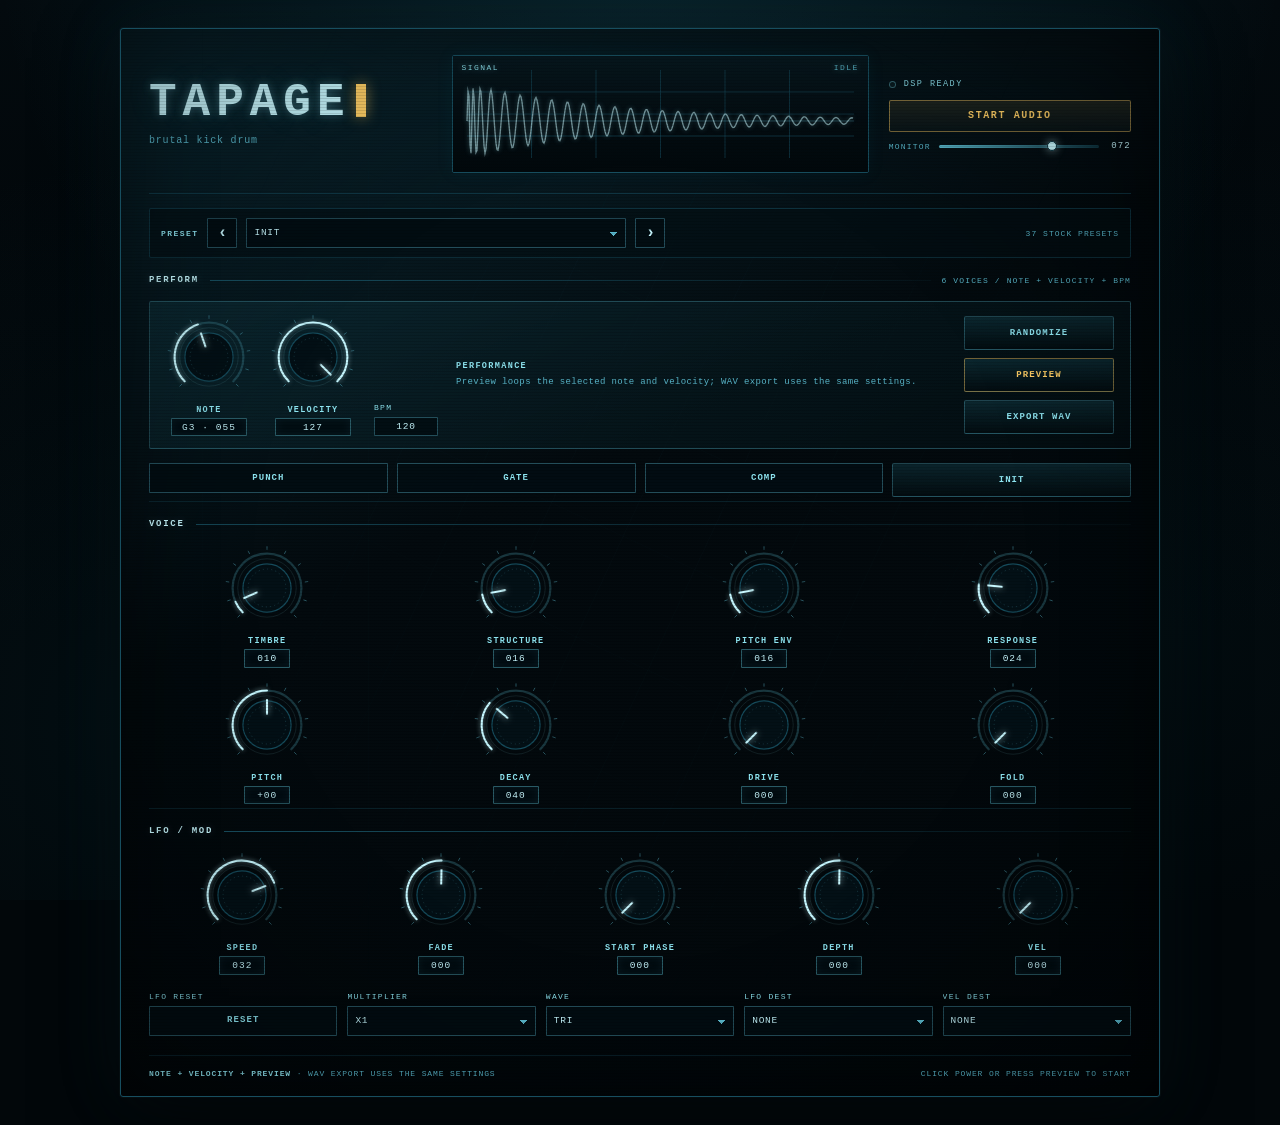
==== tapage/index.html @ 8f10caa4 "add tapage" ====
<!doctype html>
<html lang="en">
<head>
  <meta charset="utf-8">
  <meta name="viewport" content="width=device-width, initial-scale=1">
  <meta name="color-scheme" content="dark">
  <title>Tapage — Web Kick Machine</title>
  <meta name="description" content="Tapage, the fixed-point FM kick machine, running in the browser through WebAssembly.">
  <link rel="icon" href="favicon.svg" type="image/svg+xml">
  <link rel="stylesheet" href="style.css">
</head>
<body>
  <div class="page">
    <main class="unit" id="unit" aria-label="Tapage web kick machine">
      <div class="circuit" aria-hidden="true"></div>

      <header class="masthead">
        <div class="brand">
          <h1>TAPAGE<span class="cursor" aria-hidden="true"></span></h1>
          <p>brutal kick drum</p>
        </div>

        <div class="scope-shell">
          <canvas id="scope" aria-label="Kick waveform preview"></canvas>
          <div class="scope-hud" aria-hidden="true">
            <span>SIGNAL</span>
            <span id="scopeStatus">IDLE</span>
          </div>
        </div>

        <div class="system">
          <div class="status">
            <span class="led" id="audioLed" aria-hidden="true"></span>
            <span id="audioStatus" role="status" aria-live="polite">WASM OFFLINE</span>
          </div>
          <button class="power" id="power" type="button">START AUDIO</button>
          <label class="monitor" for="monitor">
            <span>MONITOR</span>
            <input id="monitor" type="range" min="0" max="100" step="1" value="72" aria-label="Monitor volume">
            <output id="monitorValue" for="monitor">072</output>
          </label>
        </div>
      </header>

      <section class="preset-bar" aria-label="Factory presets">
        <span class="preset-title">PRESET</span>
        <button class="step-button" id="presetPrev" type="button" aria-label="Previous preset" title="Previous preset">&lsaquo;</button>
        <select id="presetSelect" aria-label="Factory preset">
          <option value="0">INIT</option>
        </select>
        <button class="step-button" id="presetNext" type="button" aria-label="Next preset" title="Next preset">&rsaquo;</button>
        <span class="preset-meta" id="presetMeta">LOADING STOCK BANK</span>
      </section>

      <section class="module">
        <div class="module-head">
          <span class="module-title">PERFORM</span>
          <span class="module-rule" aria-hidden="true"></span>
          <span class="module-note">6 VOICES / NOTE + VELOCITY + BPM</span>
        </div>
        <div class="note-panel">
          <div class="performance-knob-host" id="noteKnobHost"></div>
          <div class="performance-knob-host" id="velocityKnobHost"></div>
          <div class="performance-tempo" id="performanceTempo"></div>
          <div class="note-copy">
            <span class="note-title">PERFORMANCE</span>
            <span class="note-help">Preview loops the selected note and velocity; WAV export uses the same settings.</span>
          </div>
          <div class="performance-actions" id="performanceActions"></div>
        </div>
        <div class="button-row" id="perfButtons"></div>
      </section>

      <section class="module">
        <div class="module-head">
          <span class="module-title">VOICE</span>
          <span class="module-rule" aria-hidden="true"></span>
        </div>
        <div class="knob-grid voice-knobs" id="voiceKnobs"></div>
      </section>

      <section class="module">
        <div class="module-head">
          <span class="module-title">LFO / MOD</span>
          <span class="module-rule" aria-hidden="true"></span>
        </div>
        <div class="knob-grid mod-knobs" id="modKnobs"></div>
        <div class="control-row" id="modControls"></div>
      </section>

      <footer class="footer">
        <span><b>NOTE + VELOCITY + PREVIEW</b> · WAV EXPORT USES THE SAME SETTINGS</span>
        <span id="footStatus" class="foot-right">CLICK POWER OR PRESS PREVIEW TO START</span>
      </footer>
    </main>
  </div>

  <noscript>
    <p class="noscript">Tapage needs JavaScript and WebAssembly enabled to run.</p>
  </noscript>

  <script type="module" src="app.js"></script>
</body>
</html>
---- tapage/style.css ----
:root {
  --bg: #02070a;
  --screen: #040d12;
  --panel: rgba(5, 18, 24, 0.86);
  --panel-soft: rgba(7, 25, 32, 0.55);
  --line: #174e5f;
  --line-soft: rgba(23, 78, 95, 0.55);
  --dim: #5ab8cc;
  --label: #8fe6f2;
  --bright: #c8f8ff;
  --accent: #ffcf66;
  --danger: #ff7a6b;
  --mono: ui-monospace, "SFMono-Regular", "SF Mono", Menlo, Monaco, Consolas, "Liberation Mono", monospace;
  --glow: 0 0 12px rgba(90, 184, 204, 0.28);
}

* {
  box-sizing: border-box;
}

html {
  min-height: 100%;
  background: var(--bg);
}

body {
  margin: 0;
  min-height: 100vh;
  display: grid;
  place-items: center;
  padding: 28px 18px;
  color: var(--bright);
  font-family: var(--mono);
  background:
    radial-gradient(circle at 50% -10%, rgba(38, 150, 178, 0.18), transparent 55%),
    radial-gradient(circle at 12% 80%, rgba(19, 82, 101, 0.14), transparent 42%),
    radial-gradient(circle at 92% 70%, rgba(19, 82, 101, 0.10), transparent 38%),
    linear-gradient(180deg, #030a0e, #010406 70%);
  background-attachment: fixed;
}

.page {
  width: 100%;
  max-width: 1040px;
}

.unit {
  position: relative;
  isolation: isolate;
  overflow: hidden;
  padding: 26px 28px 18px;
  border: 1px solid var(--line);
  background:
    linear-gradient(155deg, rgba(11, 42, 53, 0.88), rgba(3, 10, 14, 0.96) 42%, rgba(2, 7, 10, 0.98));
  box-shadow:
    0 30px 80px rgba(0, 0, 0, 0.62),
    0 0 0 1px rgba(143, 230, 242, 0.04),
    0 0 70px rgba(31, 125, 150, 0.12),
    inset 0 0 90px rgba(0, 0, 0, 0.45);
  border-radius: 3px;
}

.unit::after {
  content: "";
  position: absolute;
  inset: 0;
  z-index: 8;
  pointer-events: none;
  background:
    repeating-linear-gradient(to bottom,
      rgba(0, 0, 0, 0.20) 0,
      rgba(0, 0, 0, 0.20) 1px,
      transparent 1px,
      transparent 3px),
    radial-gradient(ellipse at center, transparent 52%, rgba(0, 0, 0, 0.46) 100%);
  opacity: 0.62;
  border-radius: inherit;
}

.circuit {
  position: absolute;
  inset: 0;
  z-index: -1;
  opacity: 0.75;
  background-image:
    linear-gradient(90deg, transparent 0 81px, rgba(44, 138, 161, 0.07) 81px 82px, transparent 82px 100%),
    linear-gradient(90deg, transparent 0 247px, rgba(44, 138, 161, 0.05) 247px 248px, transparent 248px 100%),
    linear-gradient(0deg, transparent 0 64px, rgba(44, 138, 161, 0.06) 64px 65px, transparent 65px 100%),
    linear-gradient(0deg, transparent 0 189px, rgba(44, 138, 161, 0.04) 189px 190px, transparent 190px 100%),
    repeating-linear-gradient(115deg, transparent 0 37px, rgba(44, 138, 161, 0.035) 37px 38px, transparent 38px 79px),
    repeating-linear-gradient(25deg, transparent 0 53px, rgba(44, 138, 161, 0.025) 53px 54px, transparent 54px 111px);
  mask-image: radial-gradient(ellipse at 50% 35%, black, transparent 78%);
}

.masthead,
.module,
.footer {
  position: relative;
  z-index: 2;
}

.masthead {
  display: grid;
  grid-template-columns: minmax(230px, 1.05fr) minmax(260px, 1.55fr) minmax(190px, 0.9fr);
  gap: 20px;
  align-items: center;
  padding-bottom: 20px;
  border-bottom: 1px solid var(--line-soft);
}

.brand h1 {
  position: relative;
  margin: 0;
  font-size: clamp(34px, 5vw, 46px);
  line-height: 0.95;
  font-weight: 700;
  letter-spacing: 0.13em;
  color: var(--bright);
  text-shadow:
    0 0 8px rgba(143, 230, 242, 0.35),
    0 0 28px rgba(90, 184, 204, 0.22);
}

.brand h1 .cursor {
  display: inline-block;
  width: 0.22em;
  height: 0.7em;
  margin-left: 0.12em;
  vertical-align: -0.03em;
  background: var(--accent);
  box-shadow: 0 0 14px rgba(255, 207, 102, 0.55);
  animation: blink 1.15s steps(1) infinite;
}

.brand p {
  margin: 9px 0 0;
  font-size: 10px;
  letter-spacing: 0.08em;
  color: var(--dim);
}

.scope-shell {
  position: relative;
  min-height: 116px;
  border: 1px solid var(--line);
  border-radius: 2px;
  background: var(--screen);
  box-shadow:
    inset 0 0 24px rgba(0, 0, 0, 0.7),
    0 0 18px rgba(31, 125, 150, 0.08);
  overflow: hidden;
}

#scope {
  display: block;
  width: 100%;
  height: 116px;
}

.scope-hud {
  position: absolute;
  inset: 7px 9px auto;
  display: flex;
  justify-content: space-between;
  pointer-events: none;
  font-size: 8px;
  letter-spacing: 0.18em;
  color: var(--label);
  text-shadow: 0 0 6px rgba(143, 230, 242, 0.45);
}

#scopeStatus {
  color: var(--dim);
}

.system {
  display: flex;
  flex-direction: column;
  align-items: stretch;
  gap: 9px;
}

.status {
  display: flex;
  align-items: center;
  gap: 8px;
  font-size: 8.5px;
  letter-spacing: 0.17em;
  color: var(--label);
  min-height: 14px;
}

.led {
  width: 7px;
  height: 7px;
  flex: 0 0 7px;
  border-radius: 50%;
  border: 1px solid rgba(143, 230, 242, 0.28);
  background: #12343d;
  box-shadow: inset 0 0 4px rgba(0, 0, 0, 0.8);
  transition: background 160ms ease, box-shadow 160ms ease;
}

.led.on {
  background: var(--accent);
  border-color: rgba(255, 207, 102, 0.8);
  box-shadow:
    0 0 5px rgba(255, 207, 102, 0.85),
    0 0 14px rgba(255, 207, 102, 0.45);
  animation: pulse 2.2s ease-in-out infinite;
}

.led.error {
  background: var(--danger);
  border-color: rgba(255, 122, 107, 0.8);
  box-shadow: 0 0 10px rgba(255, 122, 107, 0.5);
}

.power {
  appearance: none;
  padding: 10px 12px;
  border: 1px solid rgba(255, 207, 102, 0.48);
  border-radius: 2px;
  background:
    linear-gradient(180deg, rgba(255, 207, 102, 0.10), rgba(255, 207, 102, 0.02)),
    var(--panel);
  color: var(--accent);
  font: 700 10px/1 var(--mono);
  letter-spacing: 0.16em;
  text-transform: uppercase;
  cursor: pointer;
  transition: background 140ms ease, border-color 140ms ease, box-shadow 140ms ease;
}

.power:hover {
  border-color: var(--accent);
  box-shadow: 0 0 18px rgba(255, 207, 102, 0.18);
}

.power.running {
  border-color: var(--line);
  color: var(--label);
  background: var(--panel-soft);
  cursor: default;
}

.monitor {
  display: grid;
  grid-template-columns: auto 1fr auto;
  align-items: center;
  gap: 8px;
  font-size: 8px;
  letter-spacing: 0.15em;
  color: var(--dim);
}

.monitor output {
  min-width: 24px;
  color: var(--bright);
  font-size: 9px;
  text-align: right;
}

input[type="range"] {
  appearance: none;
  -webkit-appearance: none;
  width: 100%;
  height: 3px;
  margin: 0;
  border-radius: 999px;
  background: linear-gradient(90deg, var(--dim), rgba(23, 78, 95, 0.6));
  outline: none;
  cursor: pointer;
}

input[type="range"]::-webkit-slider-thumb {
  appearance: none;
  -webkit-appearance: none;
  width: 10px;
  height: 10px;
  border-radius: 50%;
  background: var(--bright);
  border: 1px solid #0a323d;
  box-shadow: 0 0 8px rgba(200, 248, 255, 0.55);
}

input[type="range"]::-moz-range-thumb {
  width: 9px;
  height: 9px;
  border-radius: 50%;
  background: var(--bright);
  border: 1px solid #0a323d;
  box-shadow: 0 0 8px rgba(200, 248, 255, 0.55);
}

.module {
  padding: 17px 0 4px;
}

.module + .module {
  border-top: 1px solid rgba(23, 78, 95, 0.32);
}

.preset-bar {
  display: flex;
  align-items: center;
  gap: 9px;
  margin-top: 14px;
  padding: 9px 11px;
  border: 1px solid rgba(23, 78, 95, 0.55);
  border-radius: 2px;
  background: rgba(4, 15, 20, 0.62);
}

.preset-title {
  font-size: 8px;
  font-weight: 700;
  letter-spacing: 0.18em;
  color: var(--label);
  text-transform: uppercase;
}

.step-button {
  appearance: none;
  width: 30px;
  height: 30px;
  flex: 0 0 30px;
  padding: 0;
  border: 1px solid rgba(90, 184, 204, 0.38);
  border-radius: 1px;
  background: rgba(3, 14, 19, 0.92);
  color: var(--bright);
  font: 700 16px/1 var(--mono);
  cursor: pointer;
  transition: color 140ms ease, border-color 140ms ease, background 140ms ease;
}

.step-button:hover {
  border-color: var(--dim);
  background: rgba(12, 44, 55, 0.85);
  color: var(--accent);
}

#presetSelect {
  flex: 0 1 380px;
  height: 30px;
}

.preset-meta {
  margin-left: auto;
  font-size: 8px;
  letter-spacing: 0.13em;
  color: var(--dim);
  text-transform: uppercase;
  text-align: right;
}

.module-head {
  display: flex;
  align-items: center;
  gap: 11px;
  margin-bottom: 16px;
  font-size: 9px;
  letter-spacing: 0.19em;
  color: var(--label);
  text-transform: uppercase;
}

.module-title {
  font-weight: 700;
  color: var(--bright);
  text-shadow: 0 0 8px rgba(200, 248, 255, 0.22);
}

.module-rule {
  flex: 1;
  height: 1px;
  background: linear-gradient(90deg, var(--line), rgba(23, 78, 95, 0.1));
}

.module-note {
  font-size: 8px;
  color: var(--dim);
  letter-spacing: 0.14em;
}

.knob-grid {
  display: grid;
  gap: 14px 12px;
}

.voice-knobs {
  grid-template-columns: repeat(4, minmax(0, 1fr));
}

.mod-knobs {
  grid-template-columns: repeat(5, minmax(0, 1fr));
}

.knob {
  display: flex;
  flex-direction: column;
  align-items: center;
  gap: 3px;
  min-width: 0;
  outline: none;
  user-select: none;
  -webkit-user-select: none;
}

.knob-face {
  position: relative;
  width: clamp(62px, 9vw, 86px);
  height: clamp(62px, 9vw, 86px);
  cursor: ns-resize;
  touch-action: none;
}

.knob-face svg {
  display: block;
  width: 100%;
  height: 100%;
  overflow: visible;
}

.knob-track {
  fill: none;
  stroke: rgba(90, 184, 204, 0.26);
  stroke-width: 2.6;
  stroke-linecap: round;
}

.knob-active {
  fill: none;
  stroke: var(--bright);
  stroke-width: 2.3;
  stroke-linecap: round;
  filter: drop-shadow(0 0 3px rgba(200, 248, 255, 0.6));
}

.knob-ticks line {
  stroke: rgba(90, 184, 204, 0.5);
  stroke-width: 1;
}

.knob-body {
  fill: #031016;
  stroke: rgba(23, 78, 95, 0.95);
  stroke-width: 1.4;
}

.knob-inner {
  fill: none;
  stroke: rgba(90, 184, 204, 0.22);
  stroke-width: 1;
  stroke-dasharray: 1.5 3.4;
}

.knob-pointer {
  stroke: var(--bright);
  stroke-width: 2.4;
  stroke-linecap: round;
  filter: drop-shadow(0 0 4px rgba(200, 248, 255, 0.7));
}

.knob-ring {
  fill: none;
  stroke: rgba(143, 230, 242, 0.12);
  stroke-width: 1;
}

.knob.dragging .knob-face {
  cursor: grabbing;
}

.knob:focus-visible .knob-face {
  filter: drop-shadow(0 0 7px rgba(255, 207, 102, 0.5));
}

.knob-label {
  margin-top: 2px;
  font-size: 8.5px;
  font-weight: 700;
  letter-spacing: 0.15em;
  color: var(--label);
  text-transform: uppercase;
  text-align: center;
  white-space: nowrap;
}

.knob-value {
  min-width: 46px;
  padding: 3px 6px 2px;
  border: 1px solid rgba(90, 184, 204, 0.45);
  border-radius: 1px;
  background: rgba(3, 14, 19, 0.92);
  color: var(--bright);
  font-size: 9.5px;
  line-height: 1.2;
  letter-spacing: 0.11em;
  text-align: center;
  box-shadow: inset 0 0 8px rgba(90, 184, 204, 0.08);
}

.control-row {
  display: grid;
  grid-template-columns: repeat(5, minmax(0, 1fr));
  gap: 10px;
  margin-top: 17px;
}

.control {
  display: flex;
  flex-direction: column;
  justify-content: flex-end;
  gap: 5px;
  min-width: 0;
}

.control-label {
  font-size: 8px;
  letter-spacing: 0.16em;
  color: var(--label);
  text-transform: uppercase;
  white-space: nowrap;
  overflow: hidden;
  text-overflow: ellipsis;
}

select,
input[type="number"] {
  width: 100%;
  height: 30px;
  padding: 0 7px;
  border: 1px solid rgba(90, 184, 204, 0.38);
  border-radius: 1px;
  background: rgba(3, 14, 19, 0.92);
  color: var(--bright);
  font: 9.5px/1 var(--mono);
  letter-spacing: 0.08em;
  outline: none;
  cursor: pointer;
}

select {
  appearance: none;
  -webkit-appearance: none;
  padding-right: 20px;
  background-image:
    linear-gradient(45deg, transparent 50%, var(--dim) 50%),
    linear-gradient(135deg, var(--dim) 50%, transparent 50%);
  background-position:
    calc(100% - 11px) 13px,
    calc(100% - 7px) 13px;
  background-size: 4px 4px, 4px 4px;
  background-repeat: no-repeat;
}

select:focus-visible,
input[type="number"]:focus-visible,
.btn:focus-visible,
.power:focus-visible {
  outline: 1px solid var(--accent);
  outline-offset: 2px;
}

.toggle {
  appearance: none;
  height: 30px;
  padding: 0 8px;
  border: 1px solid rgba(90, 184, 204, 0.38);
  border-radius: 1px;
  background: rgba(3, 14, 19, 0.92);
  color: var(--label);
  font: 700 9px/1 var(--mono);
  letter-spacing: 0.12em;
  text-transform: uppercase;
  cursor: pointer;
  transition: color 140ms ease, border-color 140ms ease, background 140ms ease;
}

.toggle:hover,
.btn:hover {
  border-color: var(--dim);
  background: rgba(12, 44, 55, 0.85);
}

.toggle.on,
.btn.on {
  color: var(--accent);
  border-color: rgba(255, 207, 102, 0.62);
  background:
    linear-gradient(180deg, rgba(255, 207, 102, 0.12), rgba(255, 207, 102, 0.02)),
    rgba(3, 14, 19, 0.92);
  box-shadow:
    inset 0 0 12px rgba(255, 207, 102, 0.08),
    0 0 10px rgba(255, 207, 102, 0.08);
}

.note-panel {
  display: flex;
  align-items: center;
  gap: 18px;
  margin-bottom: 14px;
  padding: 12px 16px;
  border: 1px solid rgba(90, 184, 204, 0.32);
  border-radius: 2px;
  background:
    linear-gradient(155deg, rgba(18, 58, 69, 0.45), rgba(3, 13, 17, 0.9));
}

.performance-knob-host {
  flex: 0 0 auto;
}

.performance-knob-host .knob-value {
  min-width: 76px;
}

.performance-tempo {
  flex: 0 0 auto;
  align-self: flex-end;
}

.performance-bpm {
  width: 64px;
}

.performance-bpm input[type="number"] {
  height: 19px;
  padding: 0 4px;
  text-align: center;
}

.performance-bpm input[type="number"]::-webkit-inner-spin-button,
.performance-bpm input[type="number"]::-webkit-outer-spin-button {
  appearance: none;
  margin: 0;
}

.note-copy {
  display: flex;
  flex-direction: column;
  gap: 5px;
  flex: 1 1 auto;
  min-width: 0;
}

.note-title {
  font-size: 8.5px;
  font-weight: 700;
  letter-spacing: 0.16em;
  color: var(--label);
  text-transform: uppercase;
}

.note-help {
  font-size: 9px;
  line-height: 1.5;
  letter-spacing: 0.04em;
  color: var(--dim);
}

.performance-actions {
  flex: 0 0 150px;
  display: flex;
  flex-direction: column;
  gap: 8px;
}

.performance-actions .btn {
  width: 100%;
  height: 34px;
}

.button-row {
  display: grid;
  grid-template-columns: repeat(4, minmax(0, 1fr));
  gap: 9px;
}

.btn {
  appearance: none;
  min-width: 0;
  height: 34px;
  padding: 0 8px;
  border: 1px solid rgba(90, 184, 204, 0.32);
  border-radius: 2px;
  background:
    linear-gradient(180deg, rgba(18, 58, 69, 0.55), rgba(3, 13, 17, 0.92));
  color: var(--label);
  font: 700 9px/1 var(--mono);
  letter-spacing: 0.12em;
  text-transform: uppercase;
  white-space: nowrap;
  overflow: hidden;
  text-overflow: ellipsis;
  cursor: pointer;
  transition: color 140ms ease, border-color 140ms ease, background 140ms ease;
}

.btn.primary {
  color: var(--accent);
  border-color: rgba(255, 207, 102, 0.44);
}

.btn:disabled {
  opacity: 0.55;
  cursor: progress;
}

.btn.busy {
  color: var(--accent);
  border-color: rgba(255, 207, 102, 0.44);
}

.footer {
  display: flex;
  justify-content: space-between;
  gap: 16px;
  margin-top: 15px;
  padding-top: 13px;
  border-top: 1px solid rgba(23, 78, 95, 0.38);
  font-size: 8px;
  letter-spacing: 0.11em;
  color: var(--dim);
  text-transform: uppercase;
}

.footer b {
  color: var(--label);
  font-weight: 700;
}

.foot-right {
  text-align: right;
}

.foot-right.error {
  color: var(--danger);
}

.noscript {
  margin: 24px auto;
  padding: 14px 18px;
  max-width: 620px;
  border: 1px solid var(--danger);
  background: #1a0808;
  color: var(--bright);
  font-family: var(--mono);
  font-size: 12px;
}

@keyframes blink {
  0%, 52% { opacity: 1; }
  53%, 100% { opacity: 0; }
}

@keyframes pulse {
  0%, 100% { opacity: 1; }
  50% { opacity: 0.45; }
}

@media (max-width: 860px) {
  .unit {
    padding: 22px 20px 16px;
  }

  .masthead {
    grid-template-columns: minmax(0, 1fr) minmax(210px, 0.9fr);
  }

  .scope-shell {
    grid-column: 1 / -1;
    grid-row: 2;
    min-height: 100px;
  }

  #scope {
    height: 100px;
  }

  .system {
    grid-column: 2;
    grid-row: 1;
  }

  .brand {
    grid-column: 1;
    grid-row: 1;
  }

  .mod-knobs {
    grid-template-columns: repeat(5, minmax(0, 1fr));
  }
}

@media (max-width: 640px) {
  body {
    padding: 14px 10px;
    place-items: start center;
  }

  .unit {
    padding: 18px 14px 14px;
  }

  .masthead {
    grid-template-columns: 1fr;
    gap: 14px;
  }

  .scope-shell,
  .system,
  .brand {
    grid-column: 1;
    grid-row: auto;
  }

  .system {
    display: grid;
    grid-template-columns: auto 1fr;
    align-items: center;
    gap: 8px 12px;
  }

  .status {
    grid-column: 1 / -1;
  }

  .monitor {
    grid-column: 1 / -1;
  }

  .voice-knobs {
    grid-template-columns: repeat(2, minmax(0, 1fr));
  }

  .mod-knobs {
    grid-template-columns: repeat(3, minmax(0, 1fr));
    gap: 14px 8px;
  }

  .control-row {
    grid-template-columns: repeat(2, minmax(0, 1fr));
  }

  .preset-bar {
    flex-wrap: wrap;
  }

  #presetSelect {
    flex: 1 1 180px;
  }

  .preset-meta {
    width: 100%;
    margin-left: 0;
    text-align: left;
  }

  .note-panel {
    flex-wrap: wrap;
    gap: 10px 14px;
  }

  .note-copy {
    flex: 1 1 160px;
  }

  .performance-actions {
    flex: 1 1 100%;
  }

  .button-row {
    grid-template-columns: repeat(2, minmax(0, 1fr));
  }

  .footer {
    flex-direction: column;
  }

  .foot-right {
    text-align: left;
  }
}

@media (prefers-reduced-motion: reduce) {
  *,
  *::before,
  *::after {
    animation-duration: 0.001ms !important;
    animation-iteration-count: 1 !important;
    transition-duration: 0.001ms !important;
  }
}
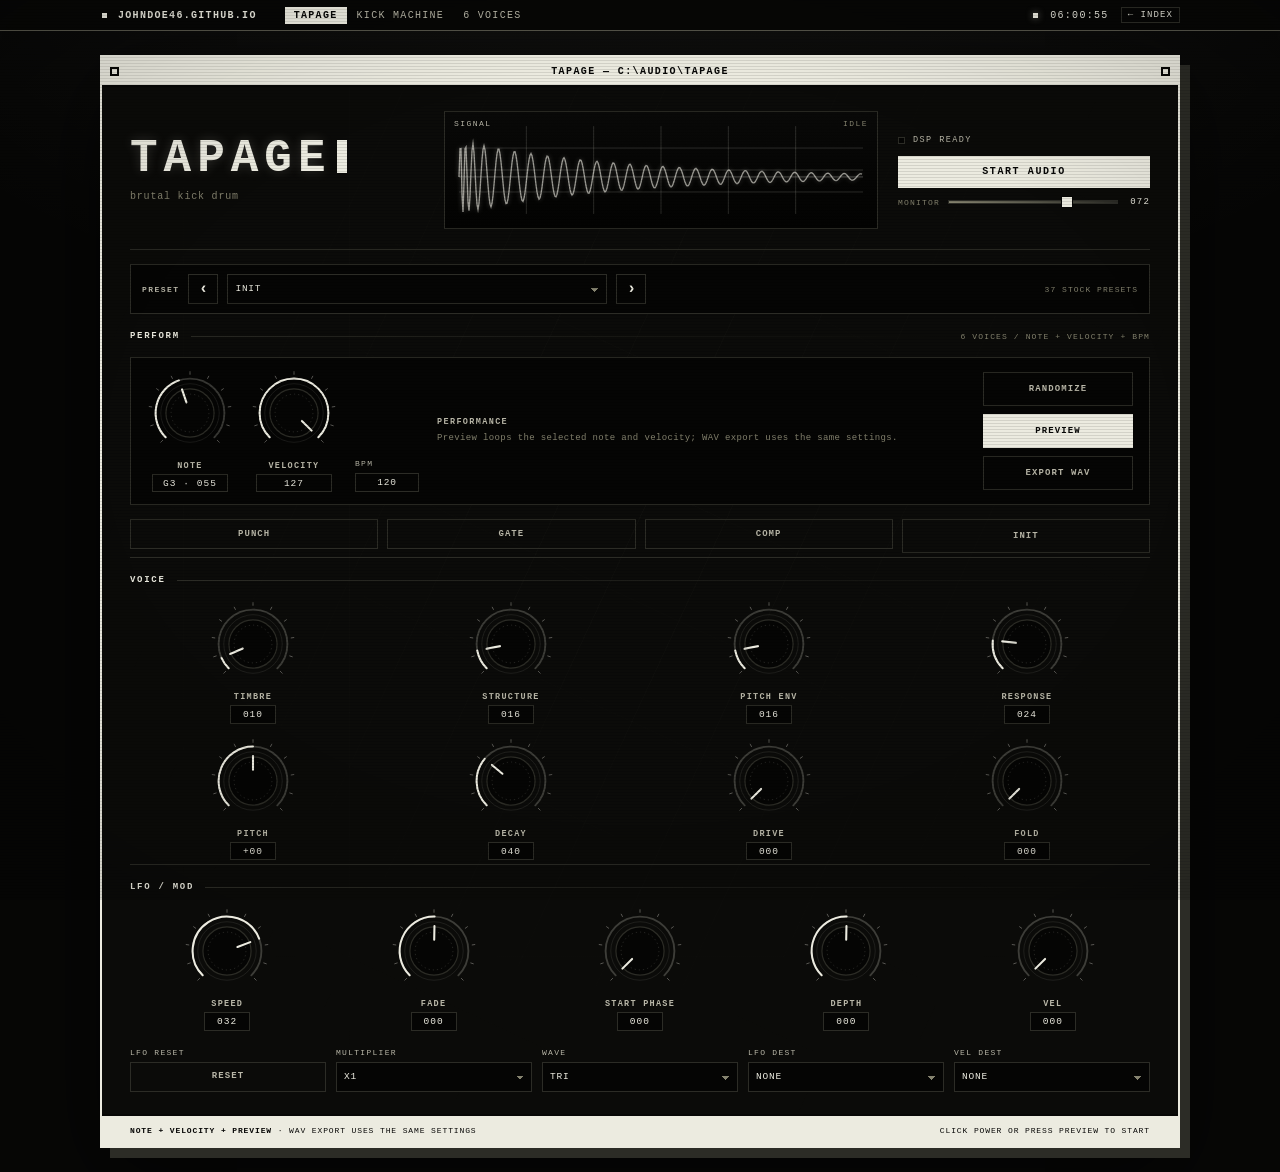
==== commit 534cfd68: "apply monochrome theme to tapage" ====
--- a/tapage/index.html
+++ b/tapage/index.html
@@ -4,14 +4,41 @@
   <meta charset="utf-8">
   <meta name="viewport" content="width=device-width, initial-scale=1">
   <meta name="color-scheme" content="dark">
+  <meta name="theme-color" content="#070706">
   <title>Tapage — Web Kick Machine</title>
   <meta name="description" content="Tapage, the fixed-point FM kick machine, running in the browser through WebAssembly.">
   <link rel="icon" href="favicon.svg" type="image/svg+xml">
   <link rel="stylesheet" href="style.css">
+  <link rel="stylesheet" href="theme.css">
 </head>
 <body>
-  <div class="page">
-    <main class="unit" id="unit" aria-label="Tapage web kick machine">
+  <div class="crt" aria-hidden="true"></div>
+
+  <header class="menubar">
+    <div class="menubar-inner">
+      <a class="menubar-brand" href="../"><span class="brand-mark" aria-hidden="true"></span>JOHNDOE46.GITHUB.IO</a>
+      <span class="menubar-menu" aria-hidden="true">
+        <span class="is-active">Tapage</span>
+        <span>Kick machine</span>
+        <span>6 voices</span>
+      </span>
+      <span class="menubar-right">
+        <span class="led-indicator" aria-hidden="true"></span>
+        <time id="clock">--:--:--</time>
+        <a class="menubar-link" href="../">&larr; Index</a>
+      </span>
+    </div>
+  </header>
+
+  <div class="app-frame">
+    <div class="app-titlebar">
+      <span class="titlebar-box" aria-hidden="true"></span>
+      <span class="app-titlebar-text">TAPAGE — C:\AUDIO\TAPAGE</span>
+      <span class="titlebar-box" aria-hidden="true"></span>
+    </div>
+
+    <div class="page">
+      <main class="unit" id="unit" aria-label="Tapage web kick machine">
       <div class="circuit" aria-hidden="true"></div>
 
       <header class="masthead">
@@ -92,7 +119,8 @@
         <span><b>NOTE + VELOCITY + PREVIEW</b> · WAV EXPORT USES THE SAME SETTINGS</span>
         <span id="footStatus" class="foot-right">CLICK POWER OR PRESS PREVIEW TO START</span>
       </footer>
-    </main>
+      </main>
+    </div>
   </div>
 
   <noscript>
@@ -100,5 +128,20 @@
   </noscript>
 
   <script type="module" src="app.js"></script>
+  <script>
+    (() => {
+      const clock = document.getElementById("clock");
+      const pad = (value) => String(value).padStart(2, "0");
+
+      function tick() {
+        const now = new Date();
+        clock.textContent = `${pad(now.getHours())}:${pad(now.getMinutes())}:${pad(now.getSeconds())}`;
+        clock.setAttribute("datetime", now.toISOString());
+      }
+
+      tick();
+      window.setInterval(tick, 1000);
+    })();
+  </script>
 </body>
 </html>
--- a/tapage/theme.css
+++ b/tapage/theme.css
@@ -0,0 +1,729 @@
+/* Atari-style monochrome theme for Tapage. */
+
+:root {
+  --bg: #070706;
+  --screen: #050504;
+  --panel: #0b0b09;
+  --panel-soft: #10100d;
+  --line: #ecebe0;
+  --line-mid: #5d5c50;
+  --line-soft: #2c2c26;
+  --dim: #85836f;
+  --label: #b9b7a8;
+  --bright: #ecebe0;
+  --accent: #ecebe0;
+  --danger: #ecebe0;
+  --mono: ui-monospace, "SFMono-Regular", "SF Mono", Menlo, Monaco, Consolas, "Liberation Mono", monospace;
+  --glow: none;
+  --frame-max: 1080px;
+  --pad: clamp(14px, 3vw, 28px);
+  --panel-pad: clamp(14px, 3vw, 28px);
+  color-scheme: dark;
+}
+
+*,
+*::before,
+*::after {
+  border-radius: 0 !important;
+}
+
+:root *,
+:root *::before,
+:root *::after {
+  border-radius: 0 !important;
+}
+
+html {
+  min-height: 100%;
+  background: var(--bg);
+  color-scheme: dark;
+}
+
+body {
+  margin: 0;
+  min-height: 100vh;
+  display: flex;
+  flex-direction: column;
+  align-items: stretch;
+  padding: 0;
+  overflow-x: hidden;
+  color: var(--bright);
+  font-family: var(--mono);
+  background:
+    radial-gradient(ellipse 120% 70% at 50% -10%, rgba(236, 235, 224, 0.055), transparent 58%),
+    var(--bg);
+  -webkit-font-smoothing: antialiased;
+}
+
+body::before {
+  content: "";
+  position: fixed;
+  inset: 0;
+  z-index: -1;
+  pointer-events: none;
+  background-image: radial-gradient(rgba(236, 235, 224, 0.07) 1px, transparent 1px);
+  background-size: 6px 6px;
+  -webkit-mask-image: radial-gradient(ellipse at 50% 42%, transparent 0 32%, #000 88%);
+  mask-image: radial-gradient(ellipse at 50% 42%, transparent 0 32%, #000 88%);
+  opacity: 0.55;
+}
+
+::selection {
+  background: var(--bright);
+  color: var(--bg);
+}
+
+* {
+  scrollbar-color: var(--line-mid) var(--bg);
+  scrollbar-width: thin;
+}
+
+::-webkit-scrollbar {
+  width: 12px;
+  height: 12px;
+}
+
+::-webkit-scrollbar-track {
+  background: var(--bg);
+  border-left: 1px solid var(--line-soft);
+}
+
+::-webkit-scrollbar-thumb {
+  background: #5d5c50;
+  border: 2px solid var(--bg);
+}
+
+.crt {
+  position: fixed;
+  inset: 0;
+  z-index: 2000;
+  pointer-events: none;
+  background:
+    repeating-linear-gradient(
+      to bottom,
+      rgba(0, 0, 0, 0.28) 0,
+      rgba(0, 0, 0, 0.28) 1px,
+      transparent 1px,
+      transparent 3px
+    ),
+    radial-gradient(ellipse at 50% 50%, transparent 58%, rgba(0, 0, 0, 0.4) 100%);
+  opacity: 0.38;
+}
+
+/* ── Menu bar ────────────────────────────────────────────── */
+
+.menubar {
+  position: relative;
+  z-index: 3;
+  border-bottom: 1px solid var(--line-mid);
+  background: rgba(7, 7, 6, 0.94);
+}
+
+.menubar-inner {
+  width: min(var(--frame-max), calc(100% - 2 * var(--pad)));
+  height: 30px;
+  margin: 0 auto;
+  display: flex;
+  align-items: center;
+  gap: 22px;
+  font-size: 10px;
+  letter-spacing: 0.13em;
+  text-transform: uppercase;
+  color: var(--label);
+  white-space: nowrap;
+}
+
+.menubar-brand {
+  display: flex;
+  align-items: center;
+  gap: 9px;
+  color: var(--bright);
+  font-weight: 700;
+  text-decoration: none;
+}
+
+.menubar-brand:hover,
+.menubar-brand:focus-visible {
+  color: var(--bright);
+  text-decoration: underline;
+  text-underline-offset: 3px;
+}
+
+.brand-mark {
+  width: 9px;
+  height: 9px;
+  flex: none;
+  background: var(--bright);
+  box-shadow: inset 0 0 0 2px var(--bg);
+}
+
+.menubar-menu {
+  display: flex;
+  align-items: center;
+  gap: 1px;
+  margin-left: 6px;
+}
+
+.menubar-menu span {
+  padding: 3px 9px;
+}
+
+.menubar-menu .is-active {
+  background: var(--bright);
+  color: var(--bg);
+  font-weight: 700;
+}
+
+.menubar-right {
+  margin-left: auto;
+  display: flex;
+  align-items: center;
+  gap: 12px;
+  color: var(--bright);
+  font-variant-numeric: tabular-nums;
+}
+
+.led-indicator {
+  width: 5px;
+  height: 5px;
+  background: var(--bright);
+  box-shadow: 0 0 7px rgba(236, 235, 224, 0.5);
+  animation: blink 2.6s steps(1, end) infinite;
+}
+
+.menubar-link {
+  padding: 2px 6px;
+  border: 1px solid var(--line-soft);
+  color: var(--bright);
+  font-size: 9px;
+  letter-spacing: 0.12em;
+  text-decoration: none;
+}
+
+.menubar-link:hover,
+.menubar-link:focus-visible {
+  background: var(--bright);
+  color: var(--bg);
+  border-color: var(--bright);
+  text-decoration: none;
+}
+
+/* ── App window ──────────────────────────────────────────── */
+
+.app-frame {
+  width: min(var(--frame-max), calc(100% - 2 * var(--pad)));
+  margin: 24px auto;
+  border: 2px solid var(--line);
+  background: var(--panel);
+  box-shadow:
+    10px 10px 0 var(--line-soft),
+    0 30px 90px rgba(0, 0, 0, 0.62);
+}
+
+.app-frame .page {
+  width: 100%;
+  max-width: none;
+  margin: 0;
+}
+
+.app-titlebar {
+  height: 30px;
+  padding: 0 8px;
+  display: flex;
+  align-items: center;
+  gap: 10px;
+  background: var(--bright);
+  color: var(--bg);
+  border-bottom: 2px solid var(--bg);
+  font-size: 10px;
+  font-weight: 700;
+  letter-spacing: 0.14em;
+  text-transform: uppercase;
+}
+
+.titlebar-box {
+  width: 9px;
+  height: 9px;
+  flex: none;
+  border: 2px solid var(--bg);
+}
+
+.app-titlebar-text {
+  flex: 1;
+  min-width: 0;
+  overflow: hidden;
+  text-align: center;
+  text-overflow: ellipsis;
+  white-space: nowrap;
+}
+
+.app-frame .unit {
+  border: 0;
+  border-radius: 0;
+  background: var(--panel);
+  box-shadow: none;
+  padding: 24px var(--panel-pad) 0;
+}
+
+.unit::after {
+  display: none;
+}
+
+.circuit {
+  opacity: 1;
+  background-image:
+    linear-gradient(90deg, transparent 0 81px, rgba(236, 235, 224, 0.035) 81px 82px, transparent 82px 100%),
+    linear-gradient(90deg, transparent 0 247px, rgba(236, 235, 224, 0.025) 247px 248px, transparent 248px 100%),
+    linear-gradient(0deg, transparent 0 64px, rgba(236, 235, 224, 0.03) 64px 65px, transparent 65px 100%),
+    linear-gradient(0deg, transparent 0 189px, rgba(236, 235, 224, 0.02) 189px 190px, transparent 190px 100%),
+    repeating-linear-gradient(115deg, transparent 0 37px, rgba(236, 235, 224, 0.018) 37px 38px, transparent 38px 79px),
+    repeating-linear-gradient(25deg, transparent 0 53px, rgba(236, 235, 224, 0.012) 53px 54px, transparent 54px 111px);
+  mask-image: radial-gradient(ellipse at 50% 35%, black, transparent 78%);
+}
+
+/* ── Masthead / scope / system ───────────────────────────── */
+
+.masthead {
+  border-bottom: 1px solid var(--line-soft);
+}
+
+.brand h1 {
+  color: var(--bright);
+  text-shadow: 0 0 12px rgba(236, 235, 224, 0.18);
+}
+
+.brand h1 .cursor {
+  background: var(--bright);
+  box-shadow: none;
+}
+
+.brand p {
+  color: var(--dim);
+}
+
+.scope-shell {
+  border: 1px solid var(--line-soft);
+  border-radius: 0;
+  background: var(--screen);
+  box-shadow: inset 0 0 28px rgba(0, 0, 0, 0.8);
+}
+
+.scope-hud {
+  color: var(--label);
+  text-shadow: none;
+}
+
+#scopeStatus {
+  color: var(--dim);
+}
+
+.status {
+  color: var(--label);
+}
+
+.led {
+  width: 7px;
+  height: 7px;
+  flex: 0 0 7px;
+  border: 1px solid var(--line-soft);
+  border-radius: 0;
+  background: var(--screen);
+  box-shadow: none;
+}
+
+.led.on {
+  background: var(--bright);
+  border-color: var(--bright);
+  box-shadow: none;
+  animation: pulse 2.2s steps(1, end) infinite;
+}
+
+.led.error {
+  background: var(--bright);
+  border-color: var(--bright);
+  box-shadow: none;
+  animation: blink 0.75s steps(1, end) infinite;
+}
+
+.power {
+  border: 1px solid var(--bright);
+  border-radius: 0;
+  background: var(--bright);
+  color: var(--bg);
+  box-shadow: none;
+  transition: none;
+}
+
+.power:hover {
+  border-color: var(--bright);
+  background: transparent;
+  color: var(--bright);
+  box-shadow: none;
+}
+
+.power.running {
+  border-color: var(--line-soft);
+  background: transparent;
+  color: var(--label);
+}
+
+.monitor {
+  color: var(--dim);
+}
+
+.monitor output {
+  color: var(--bright);
+}
+
+input[type="range"] {
+  height: 4px;
+  border: 1px solid var(--line-soft);
+  border-radius: 0;
+  background: linear-gradient(90deg, var(--dim), var(--line-soft));
+}
+
+input[type="range"]::-webkit-slider-thumb {
+  width: 12px;
+  height: 12px;
+  border: 1px solid var(--bg);
+  border-radius: 0;
+  background: var(--bright);
+  box-shadow: none;
+}
+
+input[type="range"]::-moz-range-thumb {
+  width: 12px;
+  height: 12px;
+  border: 1px solid var(--bg);
+  border-radius: 0;
+  background: var(--bright);
+  box-shadow: none;
+}
+
+input[type="range"]:focus-visible {
+  outline: 2px dashed var(--bright);
+  outline-offset: 3px;
+}
+
+/* ── Presets ─────────────────────────────────────────────── */
+
+.preset-bar {
+  border: 1px solid var(--line-soft);
+  border-radius: 0;
+  background: var(--screen);
+}
+
+.preset-title {
+  color: var(--label);
+}
+
+.step-button {
+  border: 1px solid var(--line-soft);
+  border-radius: 0;
+  background: transparent;
+  color: var(--bright);
+  transition: none;
+}
+
+.step-button:hover {
+  border-color: var(--bright);
+  background: var(--bright);
+  color: var(--bg);
+}
+
+#presetSelect {
+  border: 1px solid var(--line-soft);
+  border-radius: 0;
+  background-color: var(--screen);
+  color: var(--bright);
+}
+
+.preset-meta {
+  color: var(--dim);
+}
+
+select,
+input[type="number"] {
+  border: 1px solid var(--line-soft);
+  border-radius: 0;
+  background-color: var(--screen);
+  color: var(--bright);
+  transition: none;
+}
+
+select {
+  /* Keep the app's arrow geometry, but tint it with the monochrome palette. */
+  background-image:
+    linear-gradient(45deg, transparent 50%, var(--dim) 50%),
+    linear-gradient(135deg, var(--dim) 50%, transparent 50%);
+}
+
+select:focus-visible,
+input[type="number"]:focus-visible,
+.btn:focus-visible,
+.power:focus-visible,
+.toggle:focus-visible {
+  outline: 2px dashed var(--line);
+  outline-offset: 2px;
+}
+
+/* ── Modules and knobs ───────────────────────────────────── */
+
+.module + .module {
+  border-top: 1px solid var(--line-soft);
+}
+
+.module-title {
+  color: var(--bright);
+  text-shadow: none;
+}
+
+.module-rule {
+  background: linear-gradient(90deg, var(--line-soft), transparent);
+}
+
+.module-note {
+  color: var(--dim);
+}
+
+.knob {
+  outline: none;
+}
+
+.knob-track {
+  stroke: rgba(236, 235, 224, 0.22);
+  stroke-width: 2.2;
+}
+
+.knob-active {
+  stroke: var(--bright);
+  stroke-width: 2.3;
+  filter: none;
+}
+
+.knob-ticks line {
+  stroke: rgba(236, 235, 224, 0.4);
+}
+
+.knob-body {
+  fill: var(--screen);
+  stroke: var(--line-soft);
+}
+
+.knob-inner {
+  stroke: rgba(236, 235, 224, 0.16);
+}
+
+.knob-pointer {
+  stroke: var(--bright);
+  filter: none;
+}
+
+.knob-ring {
+  stroke: rgba(236, 235, 224, 0.1);
+}
+
+.knob:focus-visible .knob-face {
+  filter: none;
+  outline: 2px dashed var(--line);
+  outline-offset: 3px;
+}
+
+.knob-label {
+  color: var(--label);
+}
+
+.knob-value {
+  min-width: 46px;
+  padding: 3px 6px 2px;
+  border: 1px solid var(--line-soft);
+  border-radius: 0;
+  background: var(--screen);
+  color: var(--bright);
+  box-shadow: none;
+}
+
+.control-label {
+  color: var(--label);
+}
+
+/* ── Performance panel ───────────────────────────────────── */
+
+.note-panel {
+  border: 1px solid var(--line-soft);
+  border-radius: 0;
+  background: var(--screen);
+}
+
+.note-title {
+  color: var(--label);
+}
+
+.note-help {
+  color: var(--dim);
+}
+
+/* ── Buttons / toggles ───────────────────────────────────── */
+
+.btn,
+.toggle {
+  border: 1px solid var(--line-soft);
+  border-radius: 0;
+  background: transparent;
+  color: var(--label);
+  box-shadow: none;
+  transition: none;
+}
+
+.btn:hover,
+.toggle:hover {
+  border-color: var(--bright);
+  background: var(--bright);
+  color: var(--bg);
+}
+
+.btn.primary {
+  border-color: var(--bright);
+  background: var(--bright);
+  color: var(--bg);
+}
+
+.btn.primary:hover {
+  border-color: var(--bright);
+  background: transparent;
+  color: var(--bright);
+}
+
+.btn.on,
+.toggle.on {
+  border-color: var(--bright);
+  background: var(--bright);
+  color: var(--bg);
+  box-shadow: none;
+}
+
+.btn.on:hover,
+.toggle.on:hover {
+  border-color: var(--bright);
+  background: transparent;
+  color: var(--bright);
+}
+
+.btn:disabled,
+.toggle:disabled {
+  opacity: 0.42;
+  cursor: default;
+}
+
+.btn.busy {
+  border-color: var(--bright);
+  color: var(--bright);
+}
+
+/* ── Footer status bar ───────────────────────────────────── */
+
+.app-frame .footer {
+  margin: 18px calc(-1 * var(--panel-pad)) 0;
+  padding: 9px var(--panel-pad);
+  border-top: 2px solid var(--bg);
+  background: var(--bright);
+  color: var(--bg);
+  font-size: 8px;
+  letter-spacing: 0.11em;
+  line-height: 1.5;
+}
+
+.footer b {
+  color: var(--bg);
+}
+
+.foot-right {
+  color: var(--bg);
+}
+
+.foot-right.error {
+  color: var(--bg);
+  font-weight: 700;
+  text-decoration: underline;
+  text-decoration-thickness: 1px;
+  text-underline-offset: 2px;
+}
+
+/* ── Misc ────────────────────────────────────────────────── */
+
+.noscript {
+  max-width: none;
+  margin: 24px auto;
+  padding: 12px 16px;
+  border: 2px solid var(--bright);
+  background: var(--bright);
+  color: var(--bg);
+  font-family: var(--mono);
+  font-size: 12px;
+}
+
+a:focus-visible,
+button:focus-visible,
+input:focus-visible,
+select:focus-visible,
+textarea:focus-visible {
+  outline: 2px dashed var(--line);
+  outline-offset: 2px;
+}
+
+@media (prefers-reduced-motion: reduce) {
+  *,
+  *::before,
+  *::after {
+    animation-duration: 0.001ms !important;
+    animation-iteration-count: 1 !important;
+    transition-duration: 0.001ms !important;
+  }
+}
+
+/* ── Responsive ──────────────────────────────────────────── */
+
+@media (max-width: 900px) {
+  .menubar-menu {
+    display: none;
+  }
+}
+
+@media (max-width: 700px) {
+  :root {
+    --pad: 12px;
+    --panel-pad: 14px;
+  }
+
+  .app-frame {
+    margin: 14px auto;
+    box-shadow: 6px 6px 0 var(--line-soft);
+  }
+
+  .app-frame .unit {
+    padding-top: 18px;
+  }
+
+  .app-titlebar {
+    font-size: 9px;
+    letter-spacing: 0.1em;
+  }
+
+  .menubar-right .led-indicator {
+    display: none;
+  }
+}
+
+@media (max-width: 520px) {
+  .menubar-inner {
+    gap: 10px;
+  }
+
+  .menubar-inner time {
+    display: none;
+  }
+
+  .app-frame .footer {
+    font-size: 7.5px;
+  }
+}
